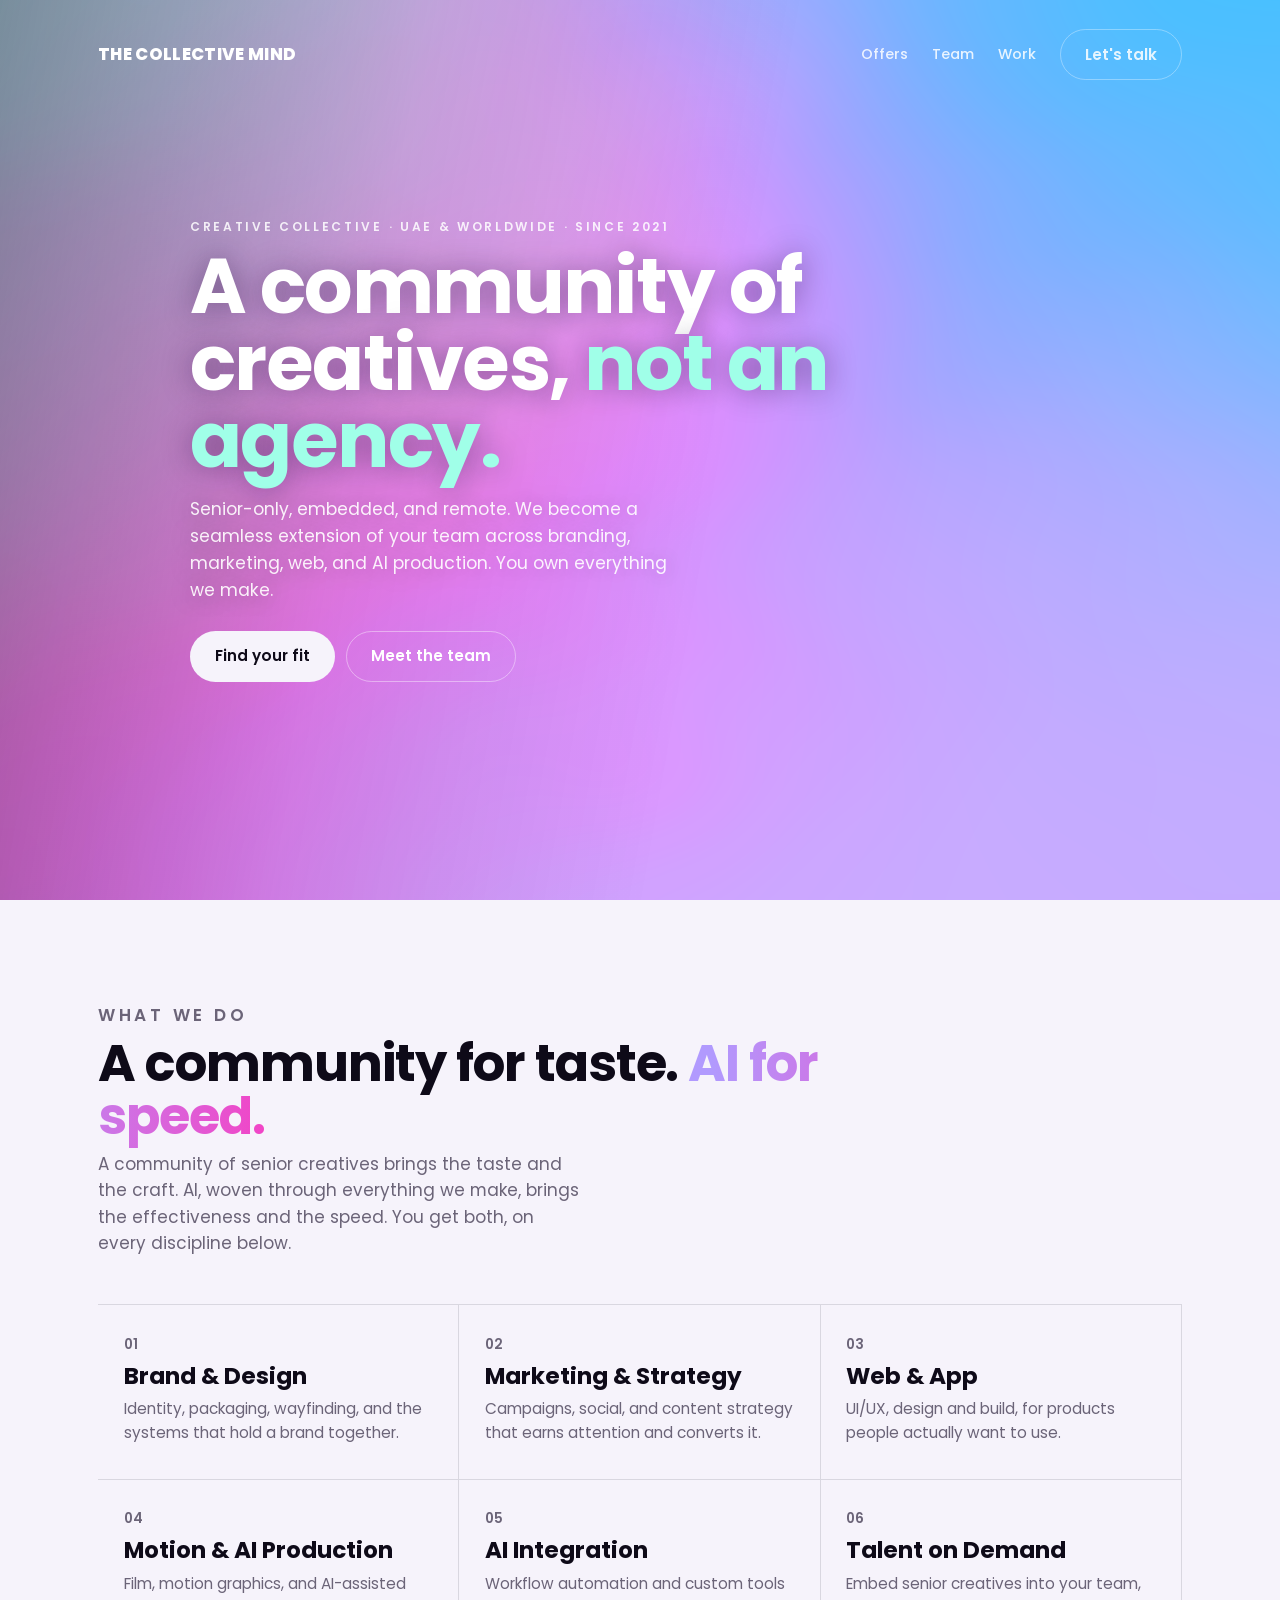
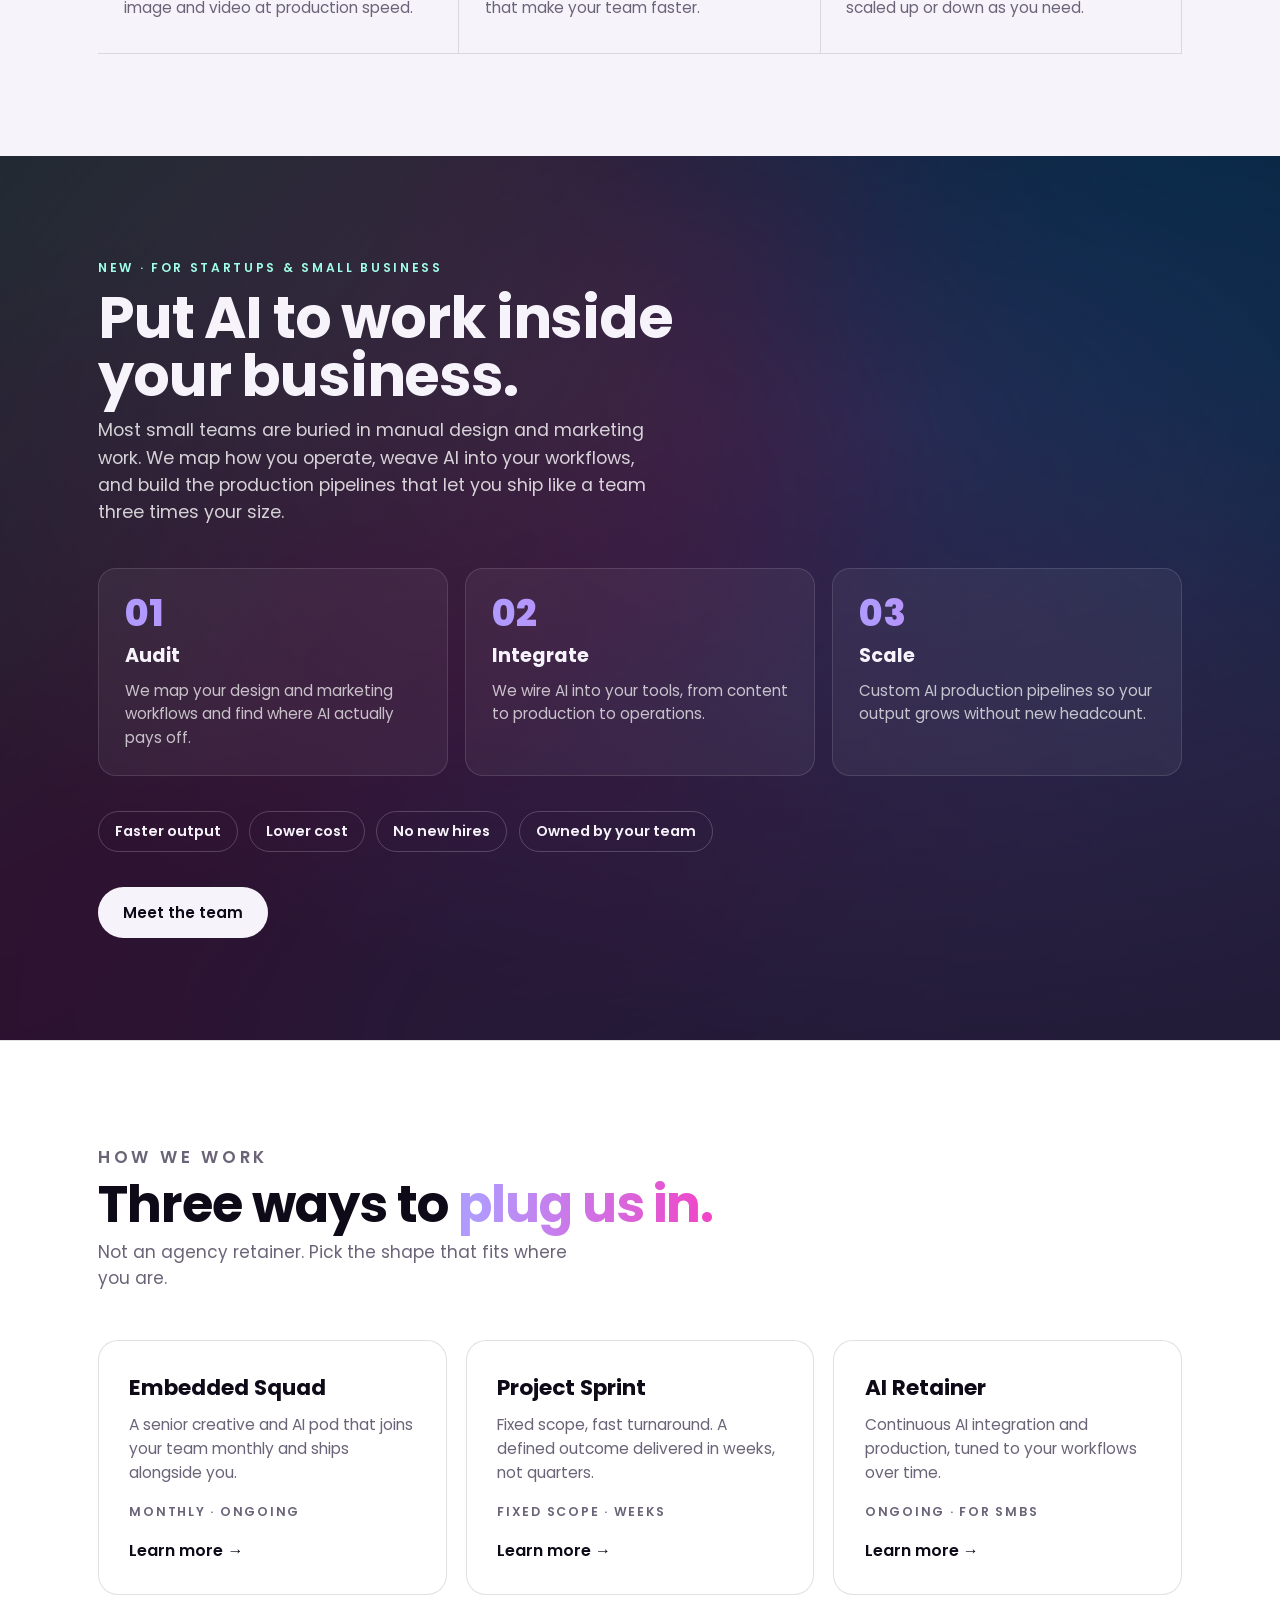
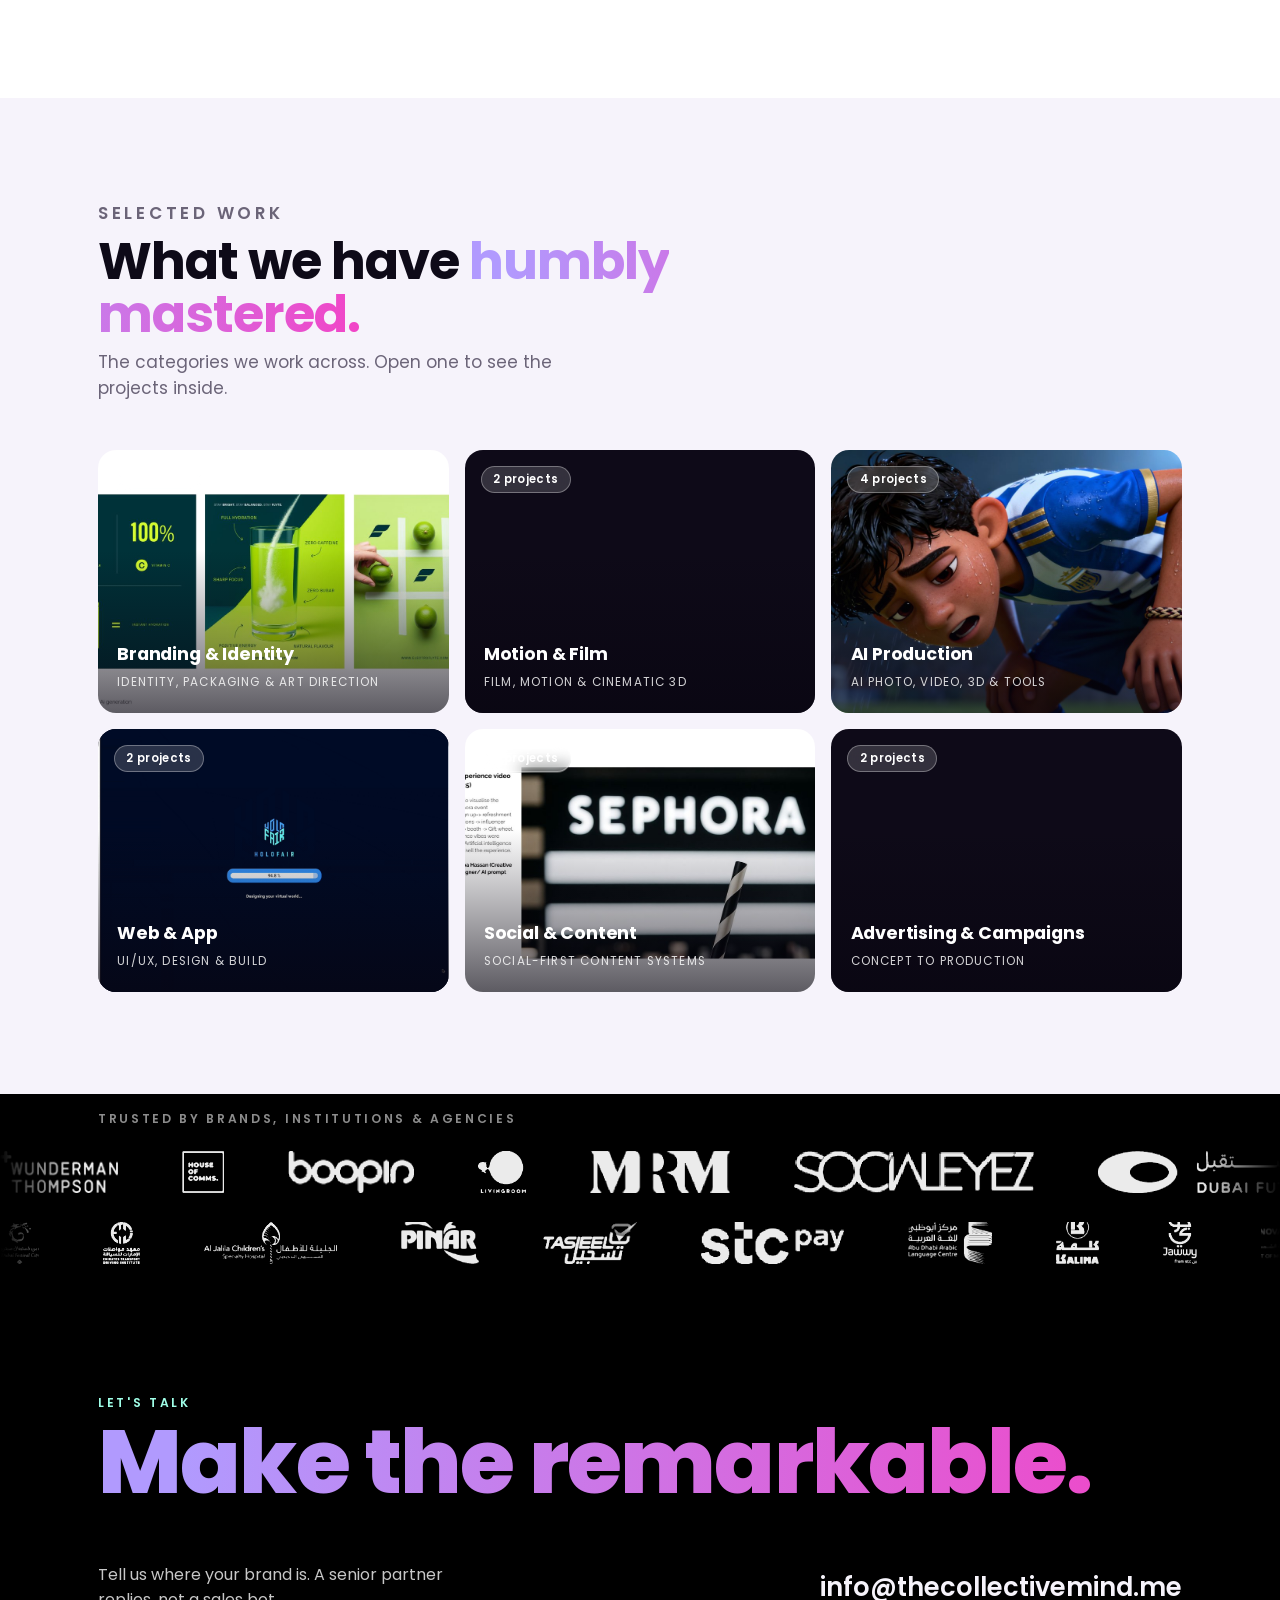
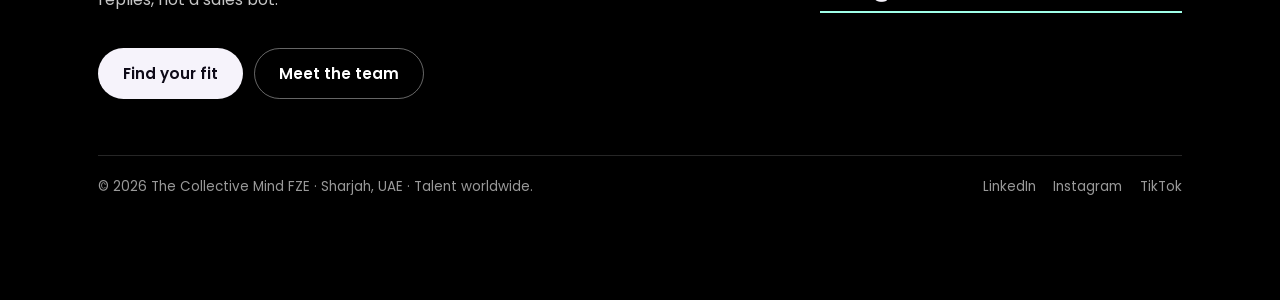
==== index.html @ 9d759894 "The Collective Mind — website" ====
<!doctype html>
<html lang="en">
<head>
<meta charset="utf-8" />
<meta name="viewport" content="width=device-width, initial-scale=1" />
<title>The Collective Mind — a senior creative + AI collective in the UAE</title>
<meta name="description" content="A senior-only, embedded creative collective in the UAE. Branding, marketing, web & app, AI production, and custom AI for lean brands and agencies." />
<link rel="preconnect" href="https://fonts.googleapis.com" />
<link rel="preconnect" href="https://fonts.gstatic.com" crossorigin />
<link href="https://fonts.googleapis.com/css2?family=Poppins:wght@300;400;500;600;700;800&family=Roboto:wght@300;400;500;700&display=swap" rel="stylesheet" />
<link rel="stylesheet" href="style.css" />
<style>
  /* hero: design montage behind the gradient (washed) */
  .hero-bg{position:absolute;inset:0;width:100%;height:100%;object-fit:cover;z-index:-3;filter:brightness(.6) saturate(1.1) contrast(1.04)}
  .hero canvas{opacity:.82}
  /* what we do — 6 pillars */
  .pillars{display:grid;grid-template-columns:repeat(3,1fr);gap:0;border-top:1px solid var(--line)}
  @media(max-width:820px){.pillars{grid-template-columns:1fr 1fr}}
  @media(max-width:520px){.pillars{grid-template-columns:1fr}}
  .pillar{padding:1.8rem 1.6rem 2.1rem;border-bottom:1px solid var(--line);border-right:1px solid var(--line);transition:background .3s}
  .pillar:hover{background:var(--paper)}
  .pillar .n{font-family:var(--disp);font-size:.85rem;color:var(--muted);font-weight:600}
  .pillar h3{font-family:var(--disp);font-size:1.45rem;font-weight:700;margin:.55rem 0 .5rem;line-height:1.1}
  .pillar p{color:var(--muted);font-size:.96rem}
  /* AI section (dark) */
  .ai{background:var(--ink);color:var(--paper);position:relative;overflow:hidden}
  .ai .glow{position:absolute;width:55vw;height:55vw;right:-12vw;top:-12vw;border-radius:50%;background:radial-gradient(circle,rgba(242,68,198,.45),transparent 62%);filter:blur(44px);opacity:.5}
  .ai .glow2{position:absolute;width:50vw;height:50vw;left:-14vw;bottom:-20vw;border-radius:50%;background:radial-gradient(circle,rgba(36,171,255,.5),transparent 62%);filter:blur(44px);opacity:.45}
  .ai .wrap{position:relative;z-index:2}
  .ai::after{content:"";position:absolute;inset:0;z-index:1;pointer-events:none;background:radial-gradient(120% 100% at 70% 30%, rgba(8,5,16,.35), rgba(8,5,16,.62) 70%)}
  .ai .eyebrow{color:var(--mint)}
  .ai h2{font-family:var(--disp);font-weight:700;font-size:clamp(2rem,5vw,3.6rem);line-height:1.02;letter-spacing:-.02em;margin:.7rem 0;max-width:18ch}
  .ai .intro{color:rgba(255,255,255,.8);max-width:50ch;font-size:1.1rem;margin-bottom:2.6rem}
  .steps{display:grid;grid-template-columns:repeat(3,1fr);gap:1.1rem}
  @media(max-width:760px){.steps{grid-template-columns:1fr}}
  .step{background:rgba(255,255,255,.05);border:1px solid rgba(255,255,255,.12);border-radius:18px;padding:1.6rem}
  .step .k{font-family:var(--disp);font-size:2.3rem;font-weight:800;line-height:1}
  .step h4{font-family:var(--disp);font-size:1.2rem;margin:.6rem 0 .5rem}
  .step p{color:rgba(255,255,255,.72);font-size:.95rem}
  .chips{display:flex;gap:.7rem;flex-wrap:wrap;margin:2.2rem 0;font-weight:600}
  .chips span{padding:.5rem 1rem;border:1px solid rgba(255,255,255,.2);border-radius:100px;font-size:.9rem}
  /* three ways */
  .models{display:grid;grid-template-columns:repeat(3,1fr);gap:1.2rem}
  @media(max-width:760px){.models{grid-template-columns:1fr}}
  .model{display:flex;flex-direction:column;border:1px solid var(--line);border-radius:20px;padding:1.9rem;background:#fff;transition:transform .4s cubic-bezier(.16,1,.3,1),box-shadow .4s;cursor:pointer}
  .model:hover{transform:translateY(-4px);box-shadow:0 22px 60px rgba(14,10,24,.1)}
  .model .tag{font-family:var(--disp);font-weight:700;font-size:1.35rem;margin-bottom:.5rem}
  .model p{color:var(--muted);font-size:.97rem;margin-bottom:1.1rem;flex:1}
  .model .meta{font-size:.78rem;letter-spacing:.14em;text-transform:uppercase;color:var(--muted);font-weight:600}
  .model .more{margin-top:1.1rem;font-weight:600;color:var(--ink);display:inline-flex;gap:.4rem;transition:gap .3s}
  .model:hover .more{gap:.7rem}
  /* work tiles (clickable) */
  .work{display:grid;grid-template-columns:repeat(3,1fr);gap:1rem}
  @media(max-width:820px){.work{grid-template-columns:1fr 1fr}}
  @media(max-width:520px){.work{grid-template-columns:1fr}}
  .tile{position:relative;display:block;border-radius:18px;overflow:hidden;aspect-ratio:4/3;background:var(--ink);cursor:pointer;transition:transform .5s cubic-bezier(.16,1,.3,1),box-shadow .5s}
  .tile:hover{transform:translateY(-4px);box-shadow:0 24px 60px rgba(14,10,24,.22)}
  .tile img,.tile video{width:100%;height:100%;object-fit:cover;transition:transform .7s cubic-bezier(.16,1,.3,1)}
  .tile:hover img,.tile:hover video{transform:scale(1.07)}
  .tile::after{content:"";position:absolute;inset:0;z-index:1;background:linear-gradient(180deg,rgba(8,5,16,0) 38%,rgba(8,5,16,.82));opacity:.8;transition:opacity .4s}
  .tile:hover::after{opacity:1}
  .tile .cap{position:absolute;inset:auto 0 0 0;padding:1.2rem;color:#fff;z-index:2}
  .tile .cap b{font-family:var(--disp);font-weight:700;font-size:1.1rem;display:block;letter-spacing:-.01em}
  .tile .cap span{font-weight:400;opacity:.82;font-size:.74rem;letter-spacing:.1em;text-transform:uppercase}
  .tile .view{position:absolute;top:1rem;right:1rem;z-index:2;width:40px;height:40px;border-radius:50%;background:rgba(255,255,255,.16);backdrop-filter:blur(8px);border:1px solid rgba(255,255,255,.32);display:flex;align-items:center;justify-content:center;color:#fff;font-size:1.1rem;opacity:0;transform:translateY(-8px) rotate(-20deg);transition:all .45s cubic-bezier(.16,1,.3,1)}
  .tile:hover .view{opacity:1;transform:none}
  .worklink{display:inline-flex;align-items:center;gap:.4rem;margin-top:1.6rem;font-weight:600;color:var(--ink);background:none;border:none;font-family:var(--body);font-size:1rem;cursor:pointer;transition:gap .3s}
  .worklink:hover{gap:.7rem}
  .tile.more{display:none}
  .work.expanded .tile.more{display:block}
  /* work modal */
  .modal{position:fixed;inset:0;z-index:200;display:none;align-items:center;justify-content:center;padding:1.5rem}
  .modal.open{display:flex}
  .modal__bg{position:absolute;inset:0;background:rgba(8,5,16,.82);backdrop-filter:blur(10px)}
  .modal__panel{position:relative;z-index:1;background:var(--ink);color:#fff;border-radius:22px;overflow:hidden;max-width:940px;width:100%;max-height:86vh;display:grid;grid-template-columns:1.25fr 1fr;box-shadow:0 40px 120px rgba(0,0,0,.55);animation:popin .45s cubic-bezier(.16,1,.3,1)}
  @keyframes popin{from{opacity:0;transform:translateY(20px) scale(.98)}to{opacity:1;transform:none}}
  @media(max-width:720px){.modal__panel{grid-template-columns:1fr;max-height:92vh;overflow:auto}}
  .modal__media{background:#000;overflow:hidden;min-height:240px}
  .modal__media img,.modal__media video{width:100%;height:100%;object-fit:cover;max-height:86vh;display:block}
  .modal__body{padding:2.2rem;display:flex;flex-direction:column;gap:.7rem;overflow:auto}
  .modal__cat{font-size:.74rem;letter-spacing:.16em;text-transform:uppercase;color:var(--mint);font-weight:600}
  .modal__title{font-family:var(--disp);font-weight:700;font-size:1.9rem;line-height:1.05}
  .modal__desc{color:rgba(255,255,255,.82);font-size:1.02rem;line-height:1.6}
  .modal__close{position:absolute;top:1rem;right:1rem;z-index:3;width:42px;height:42px;border-radius:50%;border:1px solid rgba(255,255,255,.3);background:rgba(0,0,0,.45);color:#fff;cursor:pointer;font-size:1.1rem;display:flex;align-items:center;justify-content:center;transition:background .3s}
  .modal__close:hover{background:rgba(255,255,255,.18)}
  /* work category tiles + category modal */
  .cat-count{position:absolute;top:1rem;left:1rem;z-index:2;font-size:.72rem;font-weight:600;letter-spacing:.03em;background:rgba(255,255,255,.16);backdrop-filter:blur(8px);border:1px solid rgba(255,255,255,.32);color:#fff;padding:.25rem .7rem;border-radius:100px}
  .catpanel{position:relative;z-index:1;background:var(--ink);color:#fff;border-radius:22px;max-width:1040px;width:100%;max-height:88vh;overflow:auto;padding:clamp(1.4rem,3vw,2.2rem);box-shadow:0 40px 120px rgba(0,0,0,.55);animation:popin .45s cubic-bezier(.16,1,.3,1)}
  .catpanel .modal__cat{color:var(--mint)}
  .catpanel h3{font-family:var(--disp);font-weight:700;font-size:clamp(1.5rem,3.4vw,2.2rem);line-height:1.05;margin:.2rem 0 1.4rem}
  .catgal{display:grid;grid-template-columns:repeat(3,1fr);gap:1rem}
  @media(max-width:760px){.catgal{grid-template-columns:1fr 1fr}}
  @media(max-width:480px){.catgal{grid-template-columns:1fr}}
  /* black clients logos — uniform grid (transparent logos, one consistent black) */
  .clients-logos{background:#000;color:#fff;overflow:hidden;padding-top:1rem;padding-bottom:3.6rem}
  .clients-logos + .contact{padding-top:4.5rem}
  .clients-logos .eyebrow{color:rgba(255,255,255,.55)}
  .logo-marquee + .logo-marquee{margin-top:1.8rem}
  .logo-marquee{overflow:hidden;margin-top:1.4rem;-webkit-mask-image:linear-gradient(90deg,transparent,#000 6%,#000 94%,transparent);mask-image:linear-gradient(90deg,transparent,#000 6%,#000 94%,transparent)}
  .logo-row{display:flex;gap:clamp(2.5rem,5vw,5rem);align-items:center;width:max-content;animation:logoscroll 70s linear infinite}
  .logo-row.rev{animation-direction:reverse;animation-duration:64s}
  /* logos are transparent PNGs now — no background, they blend straight onto black */
  .logo-row img{height:42px;width:auto;display:block;opacity:.92;flex:none;filter:grayscale(1) brightness(1.4)}
  .clients-logos:hover .logo-row{animation-play-state:paused}
  @keyframes logoscroll{to{transform:translateX(-50%)}}
</style>
</head>
<body>

<!-- NAV + HERO -->
<header class="hero hero--full">
  <video class="hero-bg" src="work/montage.mp4" autoplay muted loop playsinline aria-hidden="true"></video>
  <canvas data-gradient aria-hidden="true"></canvas>
  <nav class="nav"><div class="wrap">
    <div class="mark">THE COLLECTIVE MIND</div>
    <div class="nav-links">
      <a href="offers.html">Offers</a>
      <a href="agents.html">Team</a>
      <a href="#work">Work</a>
      <a href="mailto:info@thecollectivemind.me" class="btn btn--lghost cta">Let's talk</a>
    </div>
  </div></nav>
  <div class="wrap">
    <p class="eyebrow" style="color:rgba(255,255,255,.85)">Creative collective · UAE &amp; worldwide · since 2021</p>
    <h1>A community of creatives, <span class="b">not an agency.</span></h1>
    <p class="lede">Senior-only, embedded, and remote. We become a seamless extension of your team across branding, marketing, web, and AI production. You own everything we make.</p>
    <div class="hero-cta">
      <a href="offers.html" class="btn btn--light">Find your fit</a>
      <a href="agents.html" class="btn btn--lghost">Meet the team</a>
    </div>
  </div>
</header>

<!-- WHAT WE DO (6 pillars) -->
<section id="do">
  <div class="wrap">
    <div class="sec-head rv">
      <p class="eyebrow">What we do</p>
      <h2>A community for taste. <span class="grad-text">AI for speed.</span></h2>
      <p>A community of senior creatives brings the taste and the craft. AI, woven through everything we make, brings the effectiveness and the speed. You get both, on every discipline below.</p>
    </div>
    <div class="pillars rv">
      <div class="pillar"><div class="n">01</div><h3>Brand &amp; Design</h3><p>Identity, packaging, wayfinding, and the systems that hold a brand together.</p></div>
      <div class="pillar"><div class="n">02</div><h3>Marketing &amp; Strategy</h3><p>Campaigns, social, and content strategy that earns attention and converts it.</p></div>
      <div class="pillar"><div class="n">03</div><h3>Web &amp; App</h3><p>UI/UX, design and build, for products people actually want to use.</p></div>
      <div class="pillar"><div class="n">04</div><h3>Motion &amp; AI Production</h3><p>Film, motion graphics, and AI-assisted image and video at production speed.</p></div>
      <div class="pillar"><div class="n">05</div><h3>AI Integration</h3><p>Workflow automation and custom tools that make your team faster.</p></div>
      <div class="pillar"><div class="n">06</div><h3>Talent on Demand</h3><p>Embed senior creatives into your team, scaled up or down as you need.</p></div>
    </div>
  </div>
</section>

<!-- PUT AI TO WORK -->
<section class="ai" id="ai">
  <canvas class="dark-canvas" data-gradient-dark aria-hidden="true"></canvas>
  <div class="wrap">
    <div class="rv">
      <p class="eyebrow">New · for startups &amp; small business</p>
      <h2>Put AI to work inside your business.</h2>
      <p class="intro">Most small teams are buried in manual design and marketing work. We map how you operate, weave AI into your workflows, and build the production pipelines that let you ship like a team three times your size.</p>
    </div>
    <div class="steps rv">
      <div class="step"><div class="k grad-text">01</div><h4>Audit</h4><p>We map your design and marketing workflows and find where AI actually pays off.</p></div>
      <div class="step"><div class="k grad-text">02</div><h4>Integrate</h4><p>We wire AI into your tools, from content to production to operations.</p></div>
      <div class="step"><div class="k grad-text">03</div><h4>Scale</h4><p>Custom AI production pipelines so your output grows without new headcount.</p></div>
    </div>
    <div class="chips rv"><span>Faster output</span><span>Lower cost</span><span>No new hires</span><span>Owned by your team</span></div>
    <a href="agents.html" class="btn btn--light rv">Meet the team</a>
  </div>
</section>

<!-- THREE WAYS TO PLUG US IN -->
<section id="how" style="background:#fff;border-top:1px solid var(--line)">
  <div class="wrap">
    <div class="sec-head rv">
      <p class="eyebrow">How we work</p>
      <h2>Three ways to <span class="grad-text">plug us in.</span></h2>
      <p>Not an agency retainer. Pick the shape that fits where you are.</p>
    </div>
    <div class="models rv">
      <a class="model" href="offers.html#embedded"><div class="tag">Embedded Squad</div><p>A senior creative and AI pod that joins your team monthly and ships alongside you.</p><div class="meta">Monthly · ongoing</div><div class="more">Learn more →</div></a>
      <a class="model" href="offers.html#sprint"><div class="tag">Project Sprint</div><p>Fixed scope, fast turnaround. A defined outcome delivered in weeks, not quarters.</p><div class="meta">Fixed scope · weeks</div><div class="more">Learn more →</div></a>
      <a class="model" href="offers.html#retainer"><div class="tag">AI Retainer</div><p>Continuous AI integration and production, tuned to your workflows over time.</p><div class="meta">Ongoing · for SMBs</div><div class="more">Learn more →</div></a>
    </div>
  </div>
</section>

<!-- SELECTED WORK (real media) -->
<section id="work">
  <div class="wrap">
    <div class="sec-head rv">
      <p class="eyebrow">Selected work</p>
      <h2>What we have <span class="grad-text">humbly mastered.</span></h2>
      <p>The categories we work across. Open one to see the projects inside.</p>
    </div>
    <div class="work cats rv" id="catGrid"></div>
  </div>
</section>

<!-- CLIENTS (moving logo banner on black) -->
<section class="clients-logos">
  <div class="wrap rv">
    <p class="eyebrow">Trusted by brands, institutions &amp; agencies</p>
  </div>
  <div class="logo-marquee"><div class="logo-row" id="lrow1"></div></div>
  <div class="logo-marquee"><div class="logo-row rev" id="lrow2"></div></div>
</section>

<!-- CONTACT -->
<section class="contact" id="contact">
  <div class="wrap rv">
    <p class="eyebrow" style="color:var(--mint)">Let's talk</p>
    <h2 class="grad-text">Make the remarkable.</h2>
    <div class="row">
      <p style="max-width:36ch;color:rgba(255,255,255,.78)">Tell us where your brand is. A senior partner replies, not a sales bot.</p>
      <a href="mailto:info@thecollectivemind.me" class="email">info@thecollectivemind.me</a>
    </div>
    <div class="cta-row">
      <a href="offers.html" class="btn btn--light">Find your fit</a>
      <a href="agents.html" class="btn btn--lghost">Meet the team</a>
    </div>
    <div class="foot">
      <div>© 2026 The Collective Mind FZE · Sharjah, UAE · Talent worldwide.</div>
      <div class="socials"><a href="#">LinkedIn</a><a href="#">Instagram</a><a href="#">TikTok</a></div>
    </div>
  </div>
</section>

<!-- CATEGORY MODAL (gallery of projects in a category) -->
<div class="modal" id="catModal" aria-hidden="true" role="dialog">
  <div class="modal__bg" data-cclose></div>
  <div class="catpanel">
    <button class="modal__close" data-cclose aria-label="Close">✕</button>
    <div class="modal__cat" id="cmCat"></div>
    <h3 id="cmTitle"></h3>
    <div class="catgal" id="cmGal"></div>
  </div>
</div>

<!-- WORK MODAL -->
<div class="modal" id="workModal" aria-hidden="true" role="dialog">
  <div class="modal__bg" data-close></div>
  <div class="modal__panel">
    <button class="modal__close" data-close aria-label="Close">✕</button>
    <div class="modal__media" id="mMedia"></div>
    <div class="modal__body">
      <div class="modal__cat" id="mCat"></div>
      <h3 class="modal__title" id="mTitle"></h3>
      <p class="modal__desc" id="mDesc"></p>
    </div>
  </div>
</div>

<script>
(function(){
  var P={
    creativedubai:{t:'Creative Dubai',s:'Film · Campaign',m:'work/creative-dubai-1.mp4',d:"An art-direction film for Creative Dubai that asks what makes a masterpiece, layering classical painting and sculpture with motion and Arabic typography."},
    asus:{t:'ASUS',s:'Tech · Advertising',m:'work/asus.mp4',d:"A product launch film for ASUS: clean hero shots, reflections and motion built to make the hardware the story."},
    gulfood:{t:'Gulfood',s:'Event · Campaign',m:'work/gulfood.mp4',d:"Event film and content for Gulfood, the region's largest food and beverage trade show, capturing the scale and energy of the floor."},
    swamp:{t:'Swamp of Heroes',s:'Motion · 3D · Game',m:'work/swamp.mp4',d:"A 3D environment and cinematic lighting study for a game world, from set dressing to mood and atmosphere."},
    yallaplay:{t:'YallaPlay',s:'App · Gaming',m:'work/yallaplay.mp4',d:"Launch motion and identity for YallaPlay's Arneeb Masters, a gaming property built to feel competitive and premium."},
    analytics:{t:'Integrated tech & AI',s:'AI solutions',m:'work/analytics.gif',d:"A live social-analytics dashboard: the integrated tools we build so a lean team can track brand performance across channels and AI search."},
    sephora:{t:'Sephora',s:'Retail · Social',m:'work/gs_sephora.jpg',d:"A social-first content system for Sephora: one consistent visual language across formats and campaigns."},
    cuisine:{t:'Cuisine',s:'Food · Photography',m:'work/gs_cuisine.jpg',d:"AI-assisted food photography: appetising hero imagery generated and finished without a studio shoot."},
    launch:{t:'Product launch',s:'Branding · Identity',m:'work/gs_launch.jpg',d:"Brand identity and packaging for a vitamin product launch, from logo and system through to on-pack and launch comms."},
    tourism:{t:'Destinations',s:'Tourism · Campaign',m:'work/gs_tourism.jpg',d:"The World's Coolest Winter tourism campaign for the UAE: bilingual art direction across digital and out-of-home."},
    alnaser:{t:'Alnaser',s:'AI Production · 3D',m:'work/alnaser1.jpg',d:"Pixar-style AI characters for a sports property, designed, generated and art-directed as one consistent cast."},
    fitness:{t:'Fitness',s:'Editorial · Brand',m:'work/gs_fitness.jpg',d:"Identity and wayfinding for GOAL, an indoor football arena: signage and environmental branding."},
    hospitality:{t:'Hospitality',s:'Brand · Art direction',m:'work/gs_hospitality.jpg',d:"Brand identity and art direction for a hospitality concept, from logo to uniforms and social."},
    restaurant:{t:'Restaurant',s:'Food · Social',m:'work/gs_restaurant.jpg',d:"AI food photography and social content for a restaurant: a full menu shot without a single plate leaving the kitchen."},
    holofair:{t:'Holofair',s:'UI/UX · Web & App',m:'work/holofair.gif',d:"UI/UX for Holofair, an XR collaboration platform: chat, profiles and settings designed as a system."},
    identity:{t:'Identity in motion',s:'Branding',m:'work/identity-motion.gif',d:"An animated brand identity: the logo and system brought to life for screens and social."}
  };
  var CATS=[
    {n:'Branding & Identity',k:'Identity, packaging & art direction',c:'launch',items:['launch','hospitality','fitness','identity']},
    {n:'Motion & Film',k:'Film, motion & cinematic 3D',c:'creativedubai',items:['creativedubai','swamp']},
    {n:'AI Production',k:'AI photo, video, 3D & tools',c:'alnaser',items:['alnaser','cuisine','restaurant','analytics']},
    {n:'Web & App',k:'UI/UX, design & build',c:'holofair',items:['holofair','yallaplay']},
    {n:'Social & Content',k:'Social-first content systems',c:'sephora',items:['sephora','tourism']},
    {n:'Advertising & Campaigns',k:'Concept to production',c:'asus',items:['asus','gulfood']}
  ];
  function media(p){return /\.(mp4|webm|mov)$/i.test(p.m)?'<video src="'+p.m+'" autoplay muted loop playsinline></video>':'<img src="'+p.m+'" alt="'+p.t+'" loading="lazy"/>';}
  function tile(p,key,badge){return '<a class="tile" href="#" data-k="'+key+'">'+media(p)+(badge?'<span class="cat-count">'+badge+'</span>':'')+'<div class="view">↗</div><div class="cap"><b>'+p.t+'</b><span>'+p.s+'</span></div></a>';}

  // category tiles
  var grid=document.getElementById('catGrid');
  grid.innerHTML=CATS.map(function(cat){return '<a class="tile" href="#" data-cat="'+cat.n+'">'+media(P[cat.c])+'<span class="cat-count">'+cat.items.length+' projects</span><div class="view">↗</div><div class="cap"><b>'+cat.n+'</b><span>'+cat.k+'</span></div></a>';}).join('');

  // project modal
  var modal=document.getElementById('workModal'),mMedia=document.getElementById('mMedia'),mCat=document.getElementById('mCat'),mTitle=document.getElementById('mTitle'),mDesc=document.getElementById('mDesc');
  function openProject(p){mMedia.innerHTML=media(p);mTitle.textContent=p.t;mCat.textContent=p.s;mDesc.textContent=p.d;modal.classList.add('open');modal.setAttribute('aria-hidden','false');document.body.style.overflow='hidden';}
  function closeProject(){modal.classList.remove('open');modal.setAttribute('aria-hidden','true');mMedia.innerHTML='';document.body.style.overflow=cmodal.classList.contains('open')?'hidden':'';}

  // category modal (project gallery)
  var cmodal=document.getElementById('catModal'),cmCat=document.getElementById('cmCat'),cmTitle=document.getElementById('cmTitle'),cmGal=document.getElementById('cmGal');
  function openCat(cat){cmCat.textContent=cat.items.length+' projects';cmTitle.textContent=cat.n;cmGal.innerHTML=cat.items.map(function(k){return tile(P[k],k,0);}).join('');cmGal.querySelectorAll('.tile').forEach(function(t){t.setAttribute('href','project.html?id='+t.getAttribute('data-k'));});cmodal.classList.add('open');cmodal.setAttribute('aria-hidden','false');document.body.style.overflow='hidden';}
  function closeCat(){cmodal.classList.remove('open');cmodal.setAttribute('aria-hidden','true');if(!modal.classList.contains('open'))document.body.style.overflow='';}

  grid.querySelectorAll('.tile').forEach(function(t){t.addEventListener('click',function(e){e.preventDefault();var c=CATS.filter(function(x){return x.n===t.getAttribute('data-cat');})[0];if(c)openCat(c);});});
  modal.querySelectorAll('[data-close]').forEach(function(c){c.addEventListener('click',closeProject);});
  cmodal.querySelectorAll('[data-cclose]').forEach(function(c){c.addEventListener('click',closeCat);});
  document.addEventListener('keydown',function(e){if(e.key==='Escape'){if(modal.classList.contains('open'))closeProject();else if(cmodal.classList.contains('open'))closeCat();}});

  // moving logo banner: two rows, each duplicated for a seamless loop
  function row(el,from,to){if(!el)return;var h='';for(var pass=0;pass<2;pass++){for(var i=from;i<=to;i++){var n=('0'+i).slice(-2);h+='<img src="work/logos/logo'+n+'.png" alt="" loading="lazy"/>';}}el.innerHTML=h;}
  row(document.getElementById('lrow1'),1,17);
  row(document.getElementById('lrow2'),18,34);
})();
</script>
<script src="gradient.js"></script>
</body>
</html>
---- style.css ----
:root{
  --violet:#b19afe; --magenta:#f244c6; --blue:#24abff; --mint:#a0ffe8;
  --ink:#0e0a18; --ink2:#16101f; --paper:#f6f3fb; --muted:#6b6478; --line:rgba(14,10,24,.12);
  --grad:linear-gradient(93deg,#b19afe 3%,#f244c6 36%,#24abff 78%,#a0ffe8 113%);
  --disp:"Poppins","Roboto","Helvetica Neue",Arial,sans-serif; --body:"Poppins","Roboto","Helvetica Neue",Arial,sans-serif;
}
*{box-sizing:border-box;margin:0;padding:0}
html{scroll-behavior:smooth}
body{font-family:var(--body);background:var(--paper);color:var(--ink);-webkit-font-smoothing:antialiased;line-height:1.55;overflow-x:hidden}
a{color:inherit;text-decoration:none}
img,video{display:block;max-width:100%}
.wrap{max-width:1180px;margin:0 auto;padding:0 clamp(1.2rem,4vw,3rem)}
.grad-text{background:var(--grad);background-size:280% 100%;-webkit-background-clip:text;background-clip:text;-webkit-text-fill-color:transparent;color:transparent;animation:gradmove 7s ease-in-out infinite}
@keyframes gradmove{0%,100%{background-position:0% 50%}50%{background-position:100% 50%}}
@media(prefers-reduced-motion:reduce){.grad-text,.contact h2{animation:none}}
.eyebrow{font-size:.76rem;letter-spacing:.22em;text-transform:uppercase;font-weight:600;color:var(--muted)}
.btn{display:inline-flex;align-items:center;gap:.5rem;font-weight:600;font-size:.95rem;padding:.8rem 1.5rem;border-radius:100px;transition:transform .4s cubic-bezier(.16,1,.3,1),box-shadow .4s,background .3s;cursor:pointer;border:1px solid transparent;font-family:var(--body)}
.btn--solid{background:var(--ink);color:var(--paper)}.btn--solid:hover{transform:translateY(-2px);box-shadow:0 14px 40px rgba(14,10,24,.26)}
.btn--light{background:var(--paper);color:var(--ink)}.btn--light:hover{transform:translateY(-2px)}
.btn--lghost{border-color:rgba(255,255,255,.4);color:#fff}.btn--lghost:hover{background:rgba(255,255,255,.12)}
.btn--ghost{border-color:var(--line);color:var(--ink)}.btn--ghost:hover{background:rgba(14,10,24,.05)}
.btn--wa{background:var(--mint);color:#063b30}.btn--wa:hover{transform:translateY(-2px)}
.rv{opacity:0;transform:translateY(24px);transition:opacity .9s cubic-bezier(.16,1,.3,1),transform .9s cubic-bezier(.16,1,.3,1)}
.rv.in{opacity:1;transform:none}

/* shared nav */
.nav{position:absolute;top:0;left:0;right:0;z-index:3;display:flex;align-items:center;justify-content:space-between;padding:clamp(1.1rem,2.6vw,1.8rem) 0}
.nav .wrap{display:flex;align-items:center;justify-content:space-between;width:100%}
.mark{font-family:var(--disp);font-weight:800;letter-spacing:.02em;font-size:1.05rem;color:#fff}
.nav-links{display:flex;gap:1.5rem;align-items:center;font-size:.9rem;font-weight:500;color:#fff}
.nav-links a{opacity:.85;transition:opacity .3s}.nav-links a:hover{opacity:1}
@media(max-width:760px){.nav-links a:not(.cta){display:none}}

/* hero */
.hero{position:relative;display:flex;flex-direction:column;justify-content:center;color:#fff;overflow:hidden;isolation:isolate}
.hero--full{min-height:100svh}
.hero--band{min-height:62svh;padding-top:5rem}
.hero canvas{position:absolute;inset:0;width:100%;height:100%;z-index:-2;display:block}
.hero::after{content:"";position:absolute;inset:0;z-index:-1;pointer-events:none;background:linear-gradient(100deg,rgba(14,10,24,.4)0%,rgba(14,10,24,.12)30%,transparent 56%)}
.hero h1{font-family:var(--disp);font-weight:700;line-height:1.0;letter-spacing:-.02em;font-size:clamp(2.3rem,6vw,5rem);margin:.7rem 0 1.1rem;text-shadow:0 1px 30px rgba(20,8,44,.4);max-width:18ch}
.hero h1 .b{color:var(--mint)}
.hero p.lede{max-width:46ch;font-size:clamp(1rem,1.35vw,1.18rem);color:rgba(255,255,255,.9);text-shadow:0 1px 24px rgba(20,8,44,.4)}
.hero-cta{display:flex;gap:.7rem;flex-wrap:wrap;margin-top:1.7rem}

/* sections */
section{padding:clamp(3.5rem,8vw,6.5rem) 0}
.sec-head{max-width:46rem;margin-bottom:clamp(2rem,4vw,3rem)}
.sec-head h2{font-family:var(--disp);font-weight:700;line-height:1.04;letter-spacing:-.02em;font-size:clamp(1.8rem,4.4vw,3.2rem);margin:.5rem 0}
.sec-head p{color:var(--muted);font-size:1.06rem;max-width:44ch}

/* clients marquee */
.marquee{border-top:1px solid var(--line);border-bottom:1px solid var(--line);padding:1.2rem 0;overflow:hidden}
.track-m{display:flex;gap:3rem;white-space:nowrap;animation:scroll 42s linear infinite;font-weight:600;color:var(--muted);font-size:1rem}
@keyframes scroll{to{transform:translateX(-50%)}}

/* dark dancing-gradient canvas for dark sections */
.dark-canvas{position:absolute;inset:0;width:100%;height:100%;z-index:0;display:block}

/* footer / contact — pure black so it merges with the logos section */
.contact{background:#000;color:var(--paper);position:relative;overflow:hidden}
.contact .wrap{position:relative;z-index:2}
.contact h2{font-family:var(--disp);font-weight:800;letter-spacing:-.02em;font-size:clamp(2.4rem,8.4vw,5.6rem);line-height:1.12;padding-bottom:.1em;background:var(--grad);background-size:280% 100%;-webkit-background-clip:text;background-clip:text;-webkit-text-fill-color:transparent;color:transparent;animation:gradmove 7s ease-in-out infinite}
.contact .row{display:flex;justify-content:space-between;flex-wrap:wrap;gap:1.8rem;align-items:flex-end;margin-top:2.6rem}
.contact .cta-row{display:flex;gap:.7rem;flex-wrap:wrap;margin-top:2.2rem}
.foot{display:flex;justify-content:space-between;flex-wrap:wrap;gap:1rem;margin-top:3.5rem;padding-top:1.3rem;border-top:1px solid rgba(255,255,255,.15);color:rgba(255,255,255,.6);font-size:.84rem}
.foot .socials{display:flex;gap:1.1rem}.foot a:hover{color:#fff}
.email{font-size:clamp(1.05rem,2.2vw,1.6rem);font-weight:600;border-bottom:2px solid var(--mint);padding-bottom:.2rem}
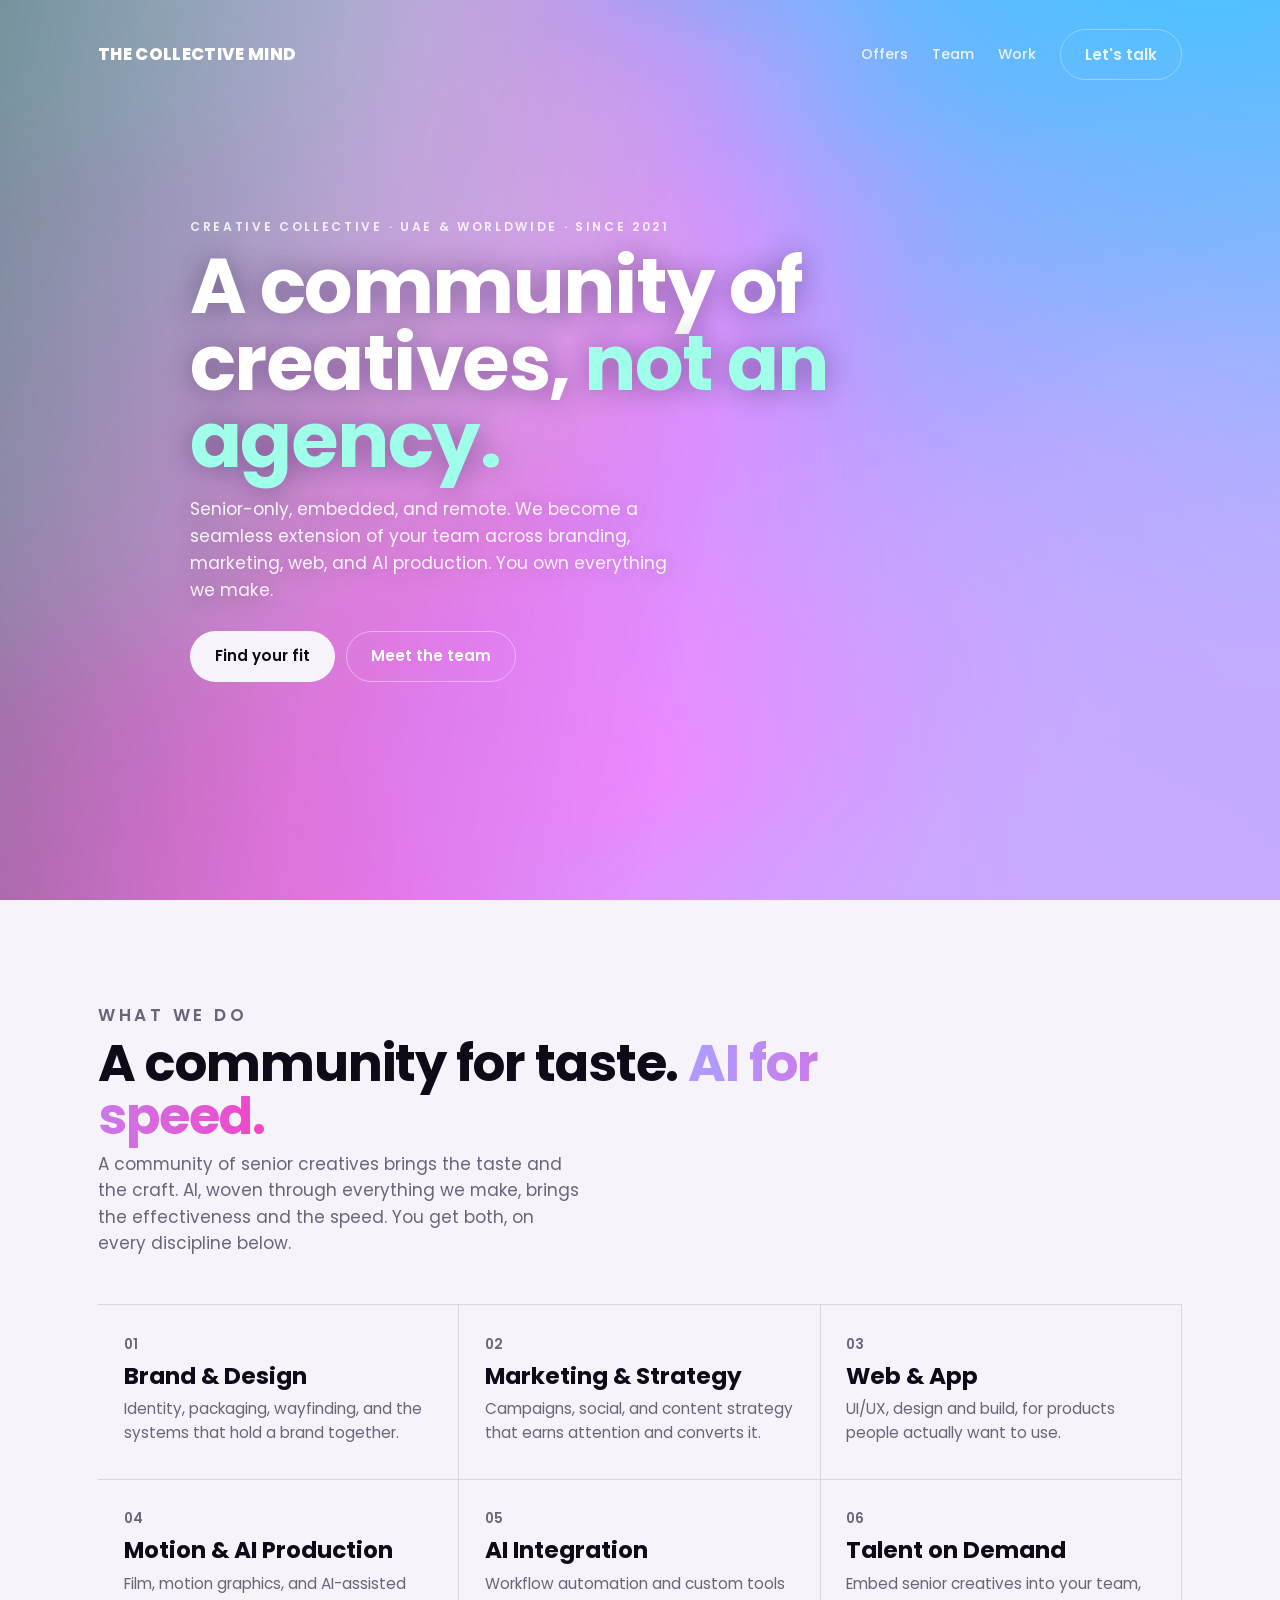
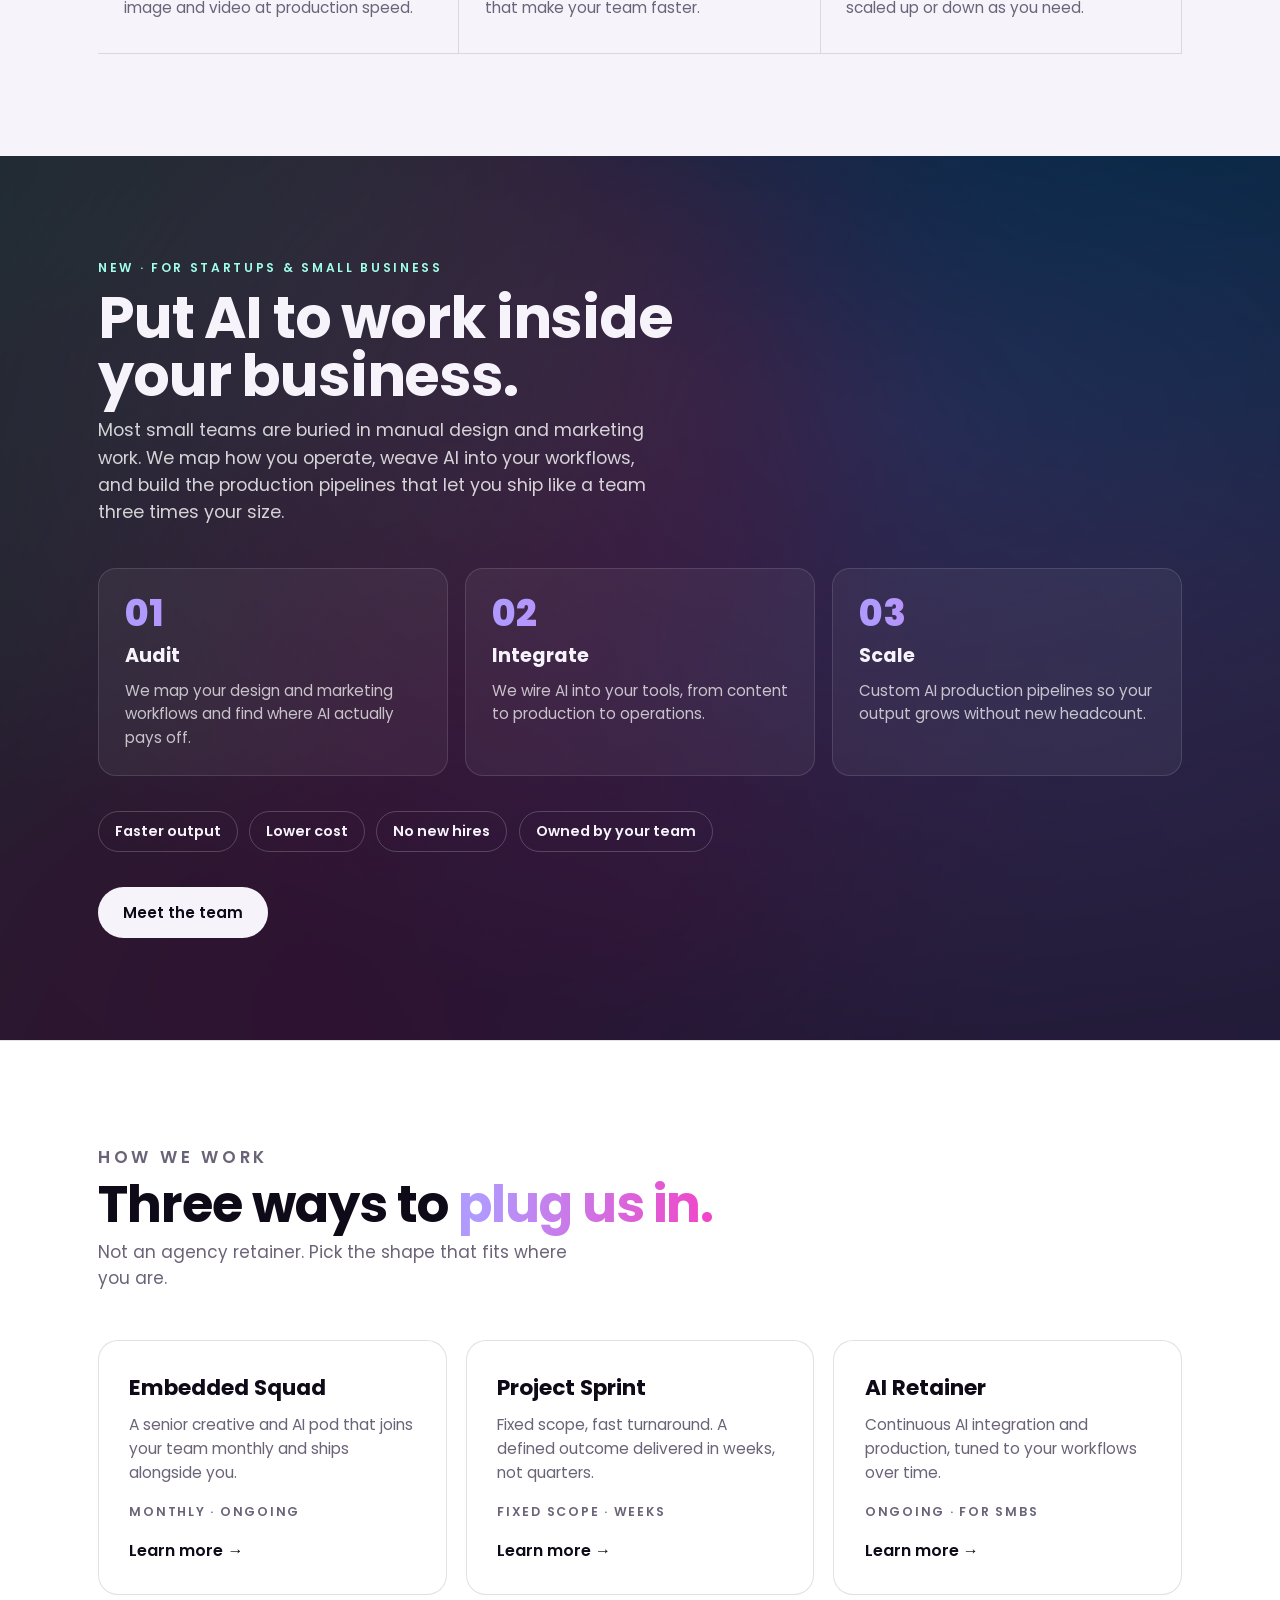
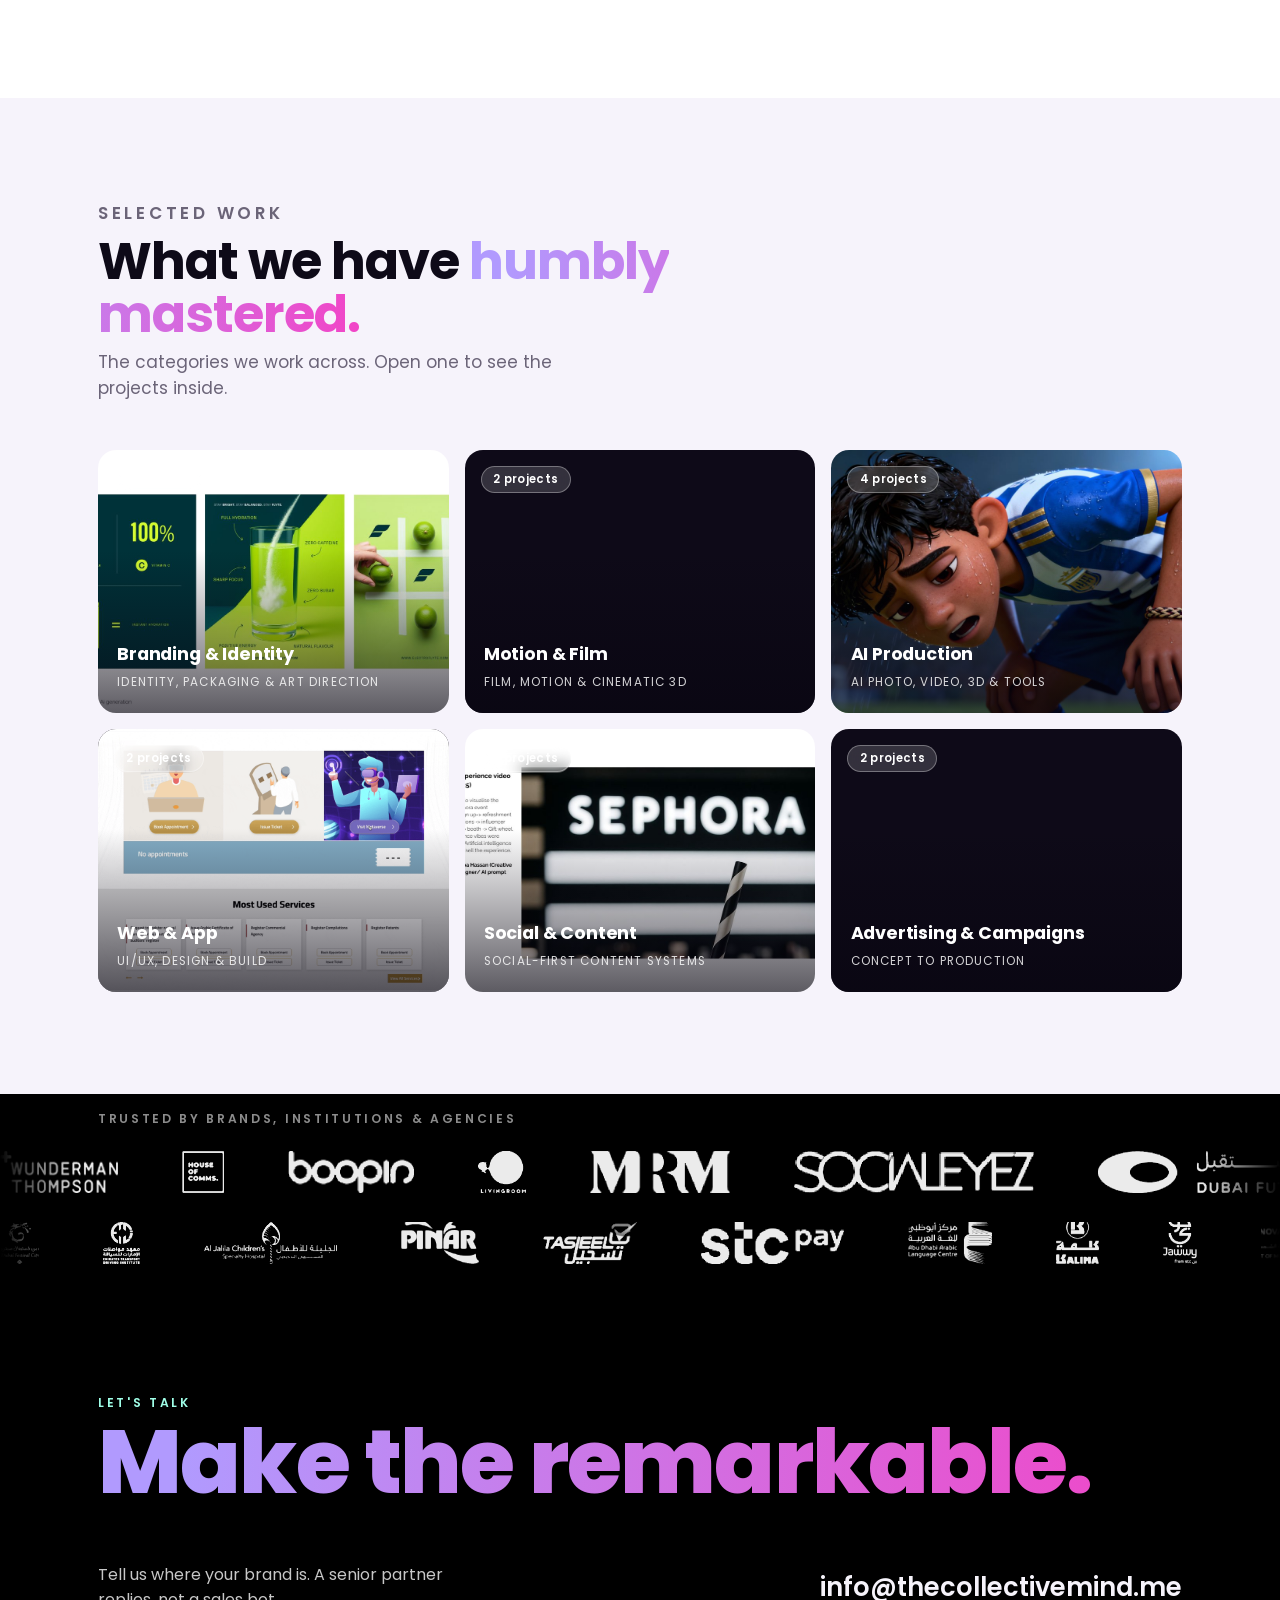
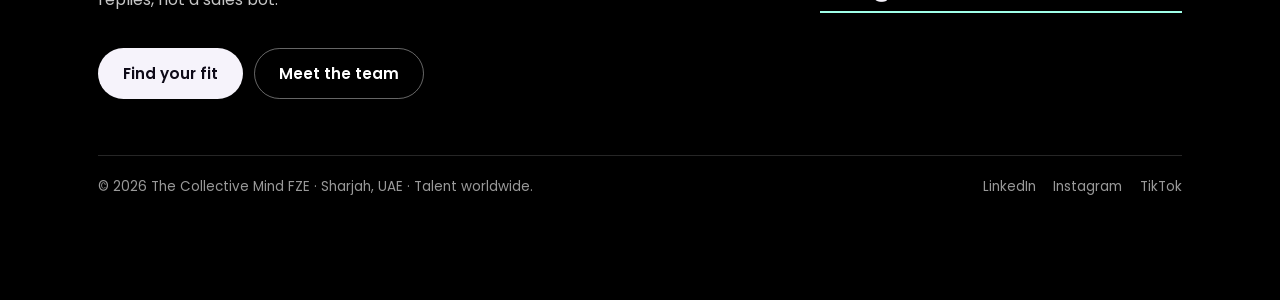
==== commit 36cbf442: "Add contact form (FormSubmit), horizontal-scroll packages, route all CTAs to form" ====
--- a/index.html
+++ b/index.html
@@ -117,7 +117,7 @@
       <a href="offers.html">Offers</a>
       <a href="agents.html">Team</a>
       <a href="#work">Work</a>
-      <a href="mailto:info@thecollectivemind.me" class="btn btn--lghost cta">Let's talk</a>
+      <a href="contact.html?topic=general" class="btn btn--lghost cta">Let's talk</a>
     </div>
   </div></nav>
   <div class="wrap">
@@ -213,7 +213,7 @@
     <h2 class="grad-text">Make the remarkable.</h2>
     <div class="row">
       <p style="max-width:36ch;color:rgba(255,255,255,.78)">Tell us where your brand is. A senior partner replies, not a sales bot.</p>
-      <a href="mailto:info@thecollectivemind.me" class="email">info@thecollectivemind.me</a>
+      <a href="contact.html?topic=general" class="email">info@thecollectivemind.me</a>
     </div>
     <div class="cta-row">
       <a href="offers.html" class="btn btn--light">Find your fit</a>
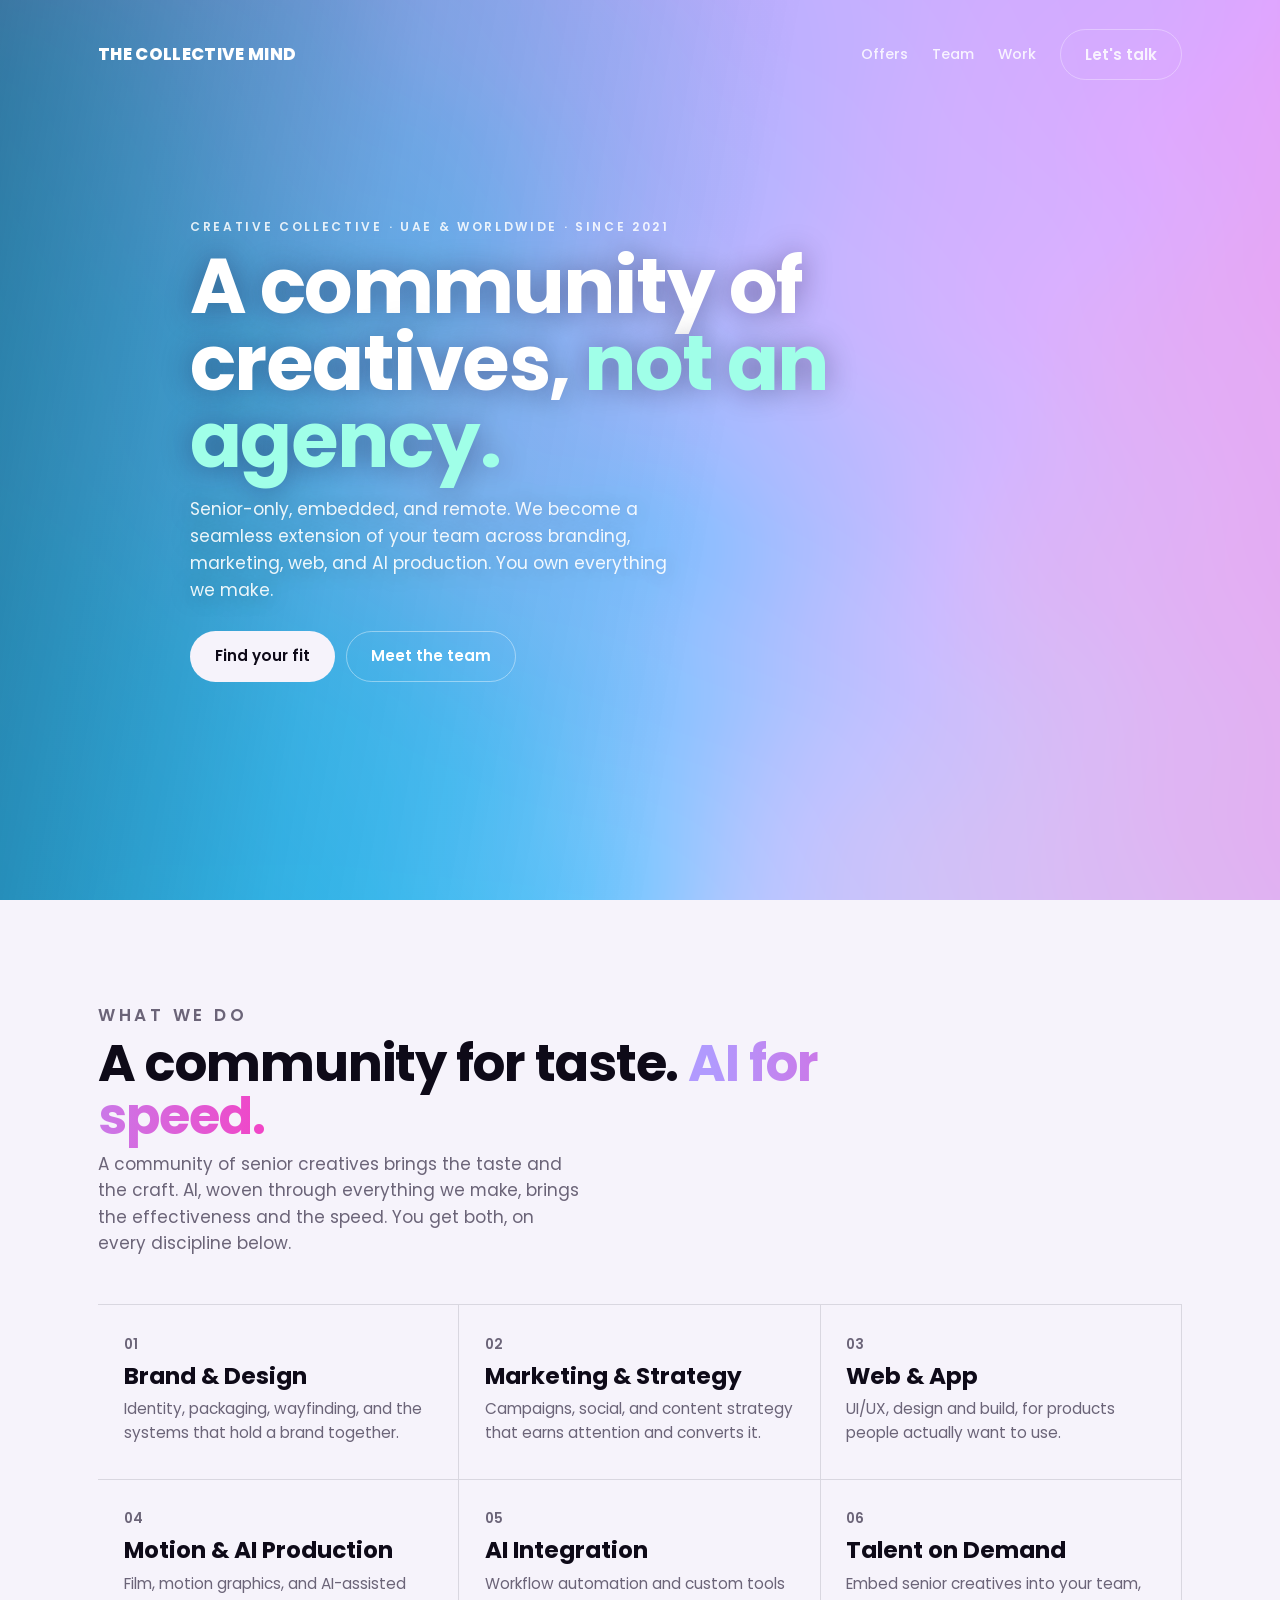
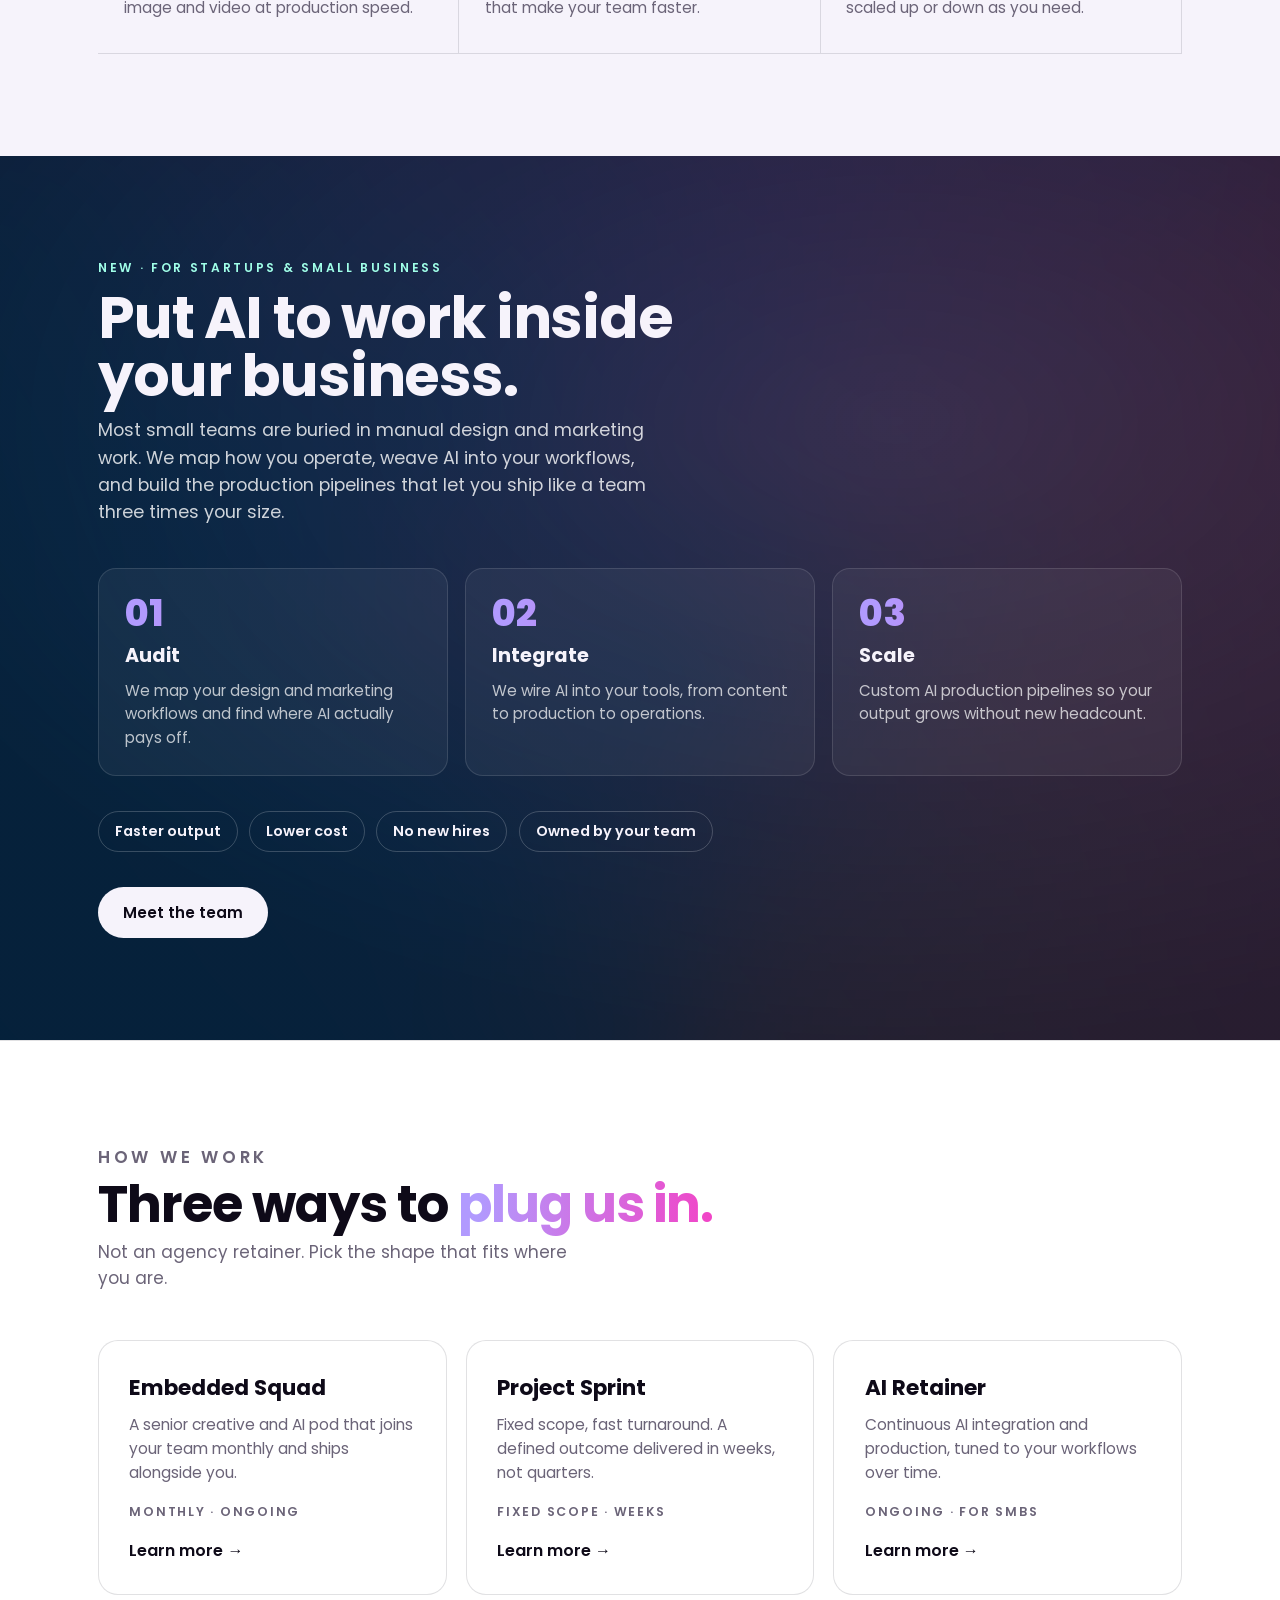
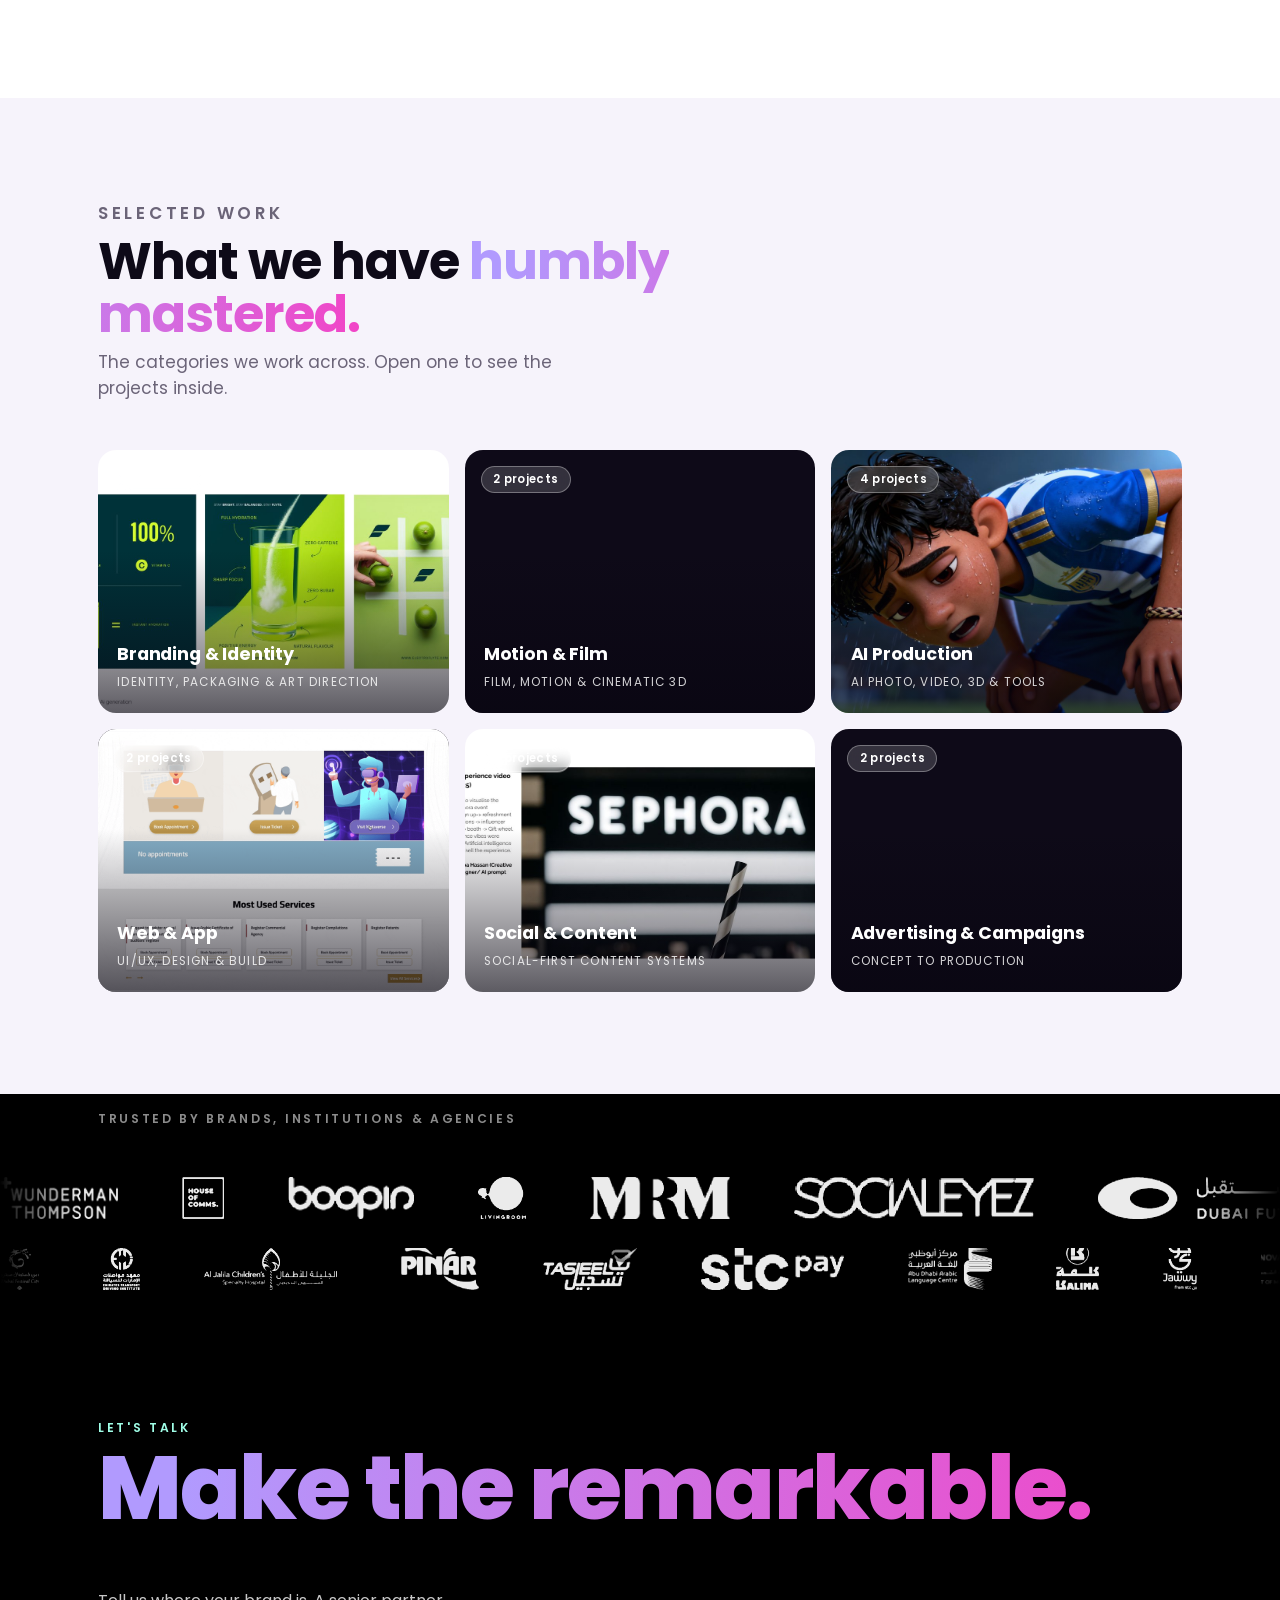
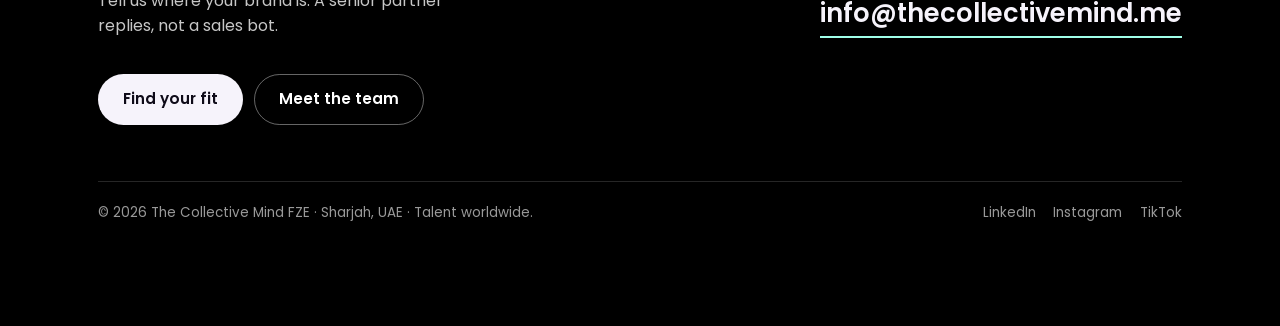
==== commit 45bf9c90: "More space between Trusted-by label and logos" ====
--- a/index.html
+++ b/index.html
@@ -96,7 +96,7 @@
   .clients-logos + .contact{padding-top:4.5rem}
   .clients-logos .eyebrow{color:rgba(255,255,255,.55)}
   .logo-marquee + .logo-marquee{margin-top:1.8rem}
-  .logo-marquee{overflow:hidden;margin-top:1.4rem;-webkit-mask-image:linear-gradient(90deg,transparent,#000 6%,#000 94%,transparent);mask-image:linear-gradient(90deg,transparent,#000 6%,#000 94%,transparent)}
+  .logo-marquee{overflow:hidden;margin-top:3rem;-webkit-mask-image:linear-gradient(90deg,transparent,#000 6%,#000 94%,transparent);mask-image:linear-gradient(90deg,transparent,#000 6%,#000 94%,transparent)}
   .logo-row{display:flex;gap:clamp(2.5rem,5vw,5rem);align-items:center;width:max-content;animation:logoscroll 70s linear infinite}
   .logo-row.rev{animation-direction:reverse;animation-duration:64s}
   /* logos are transparent PNGs now — no background, they blend straight onto black */
